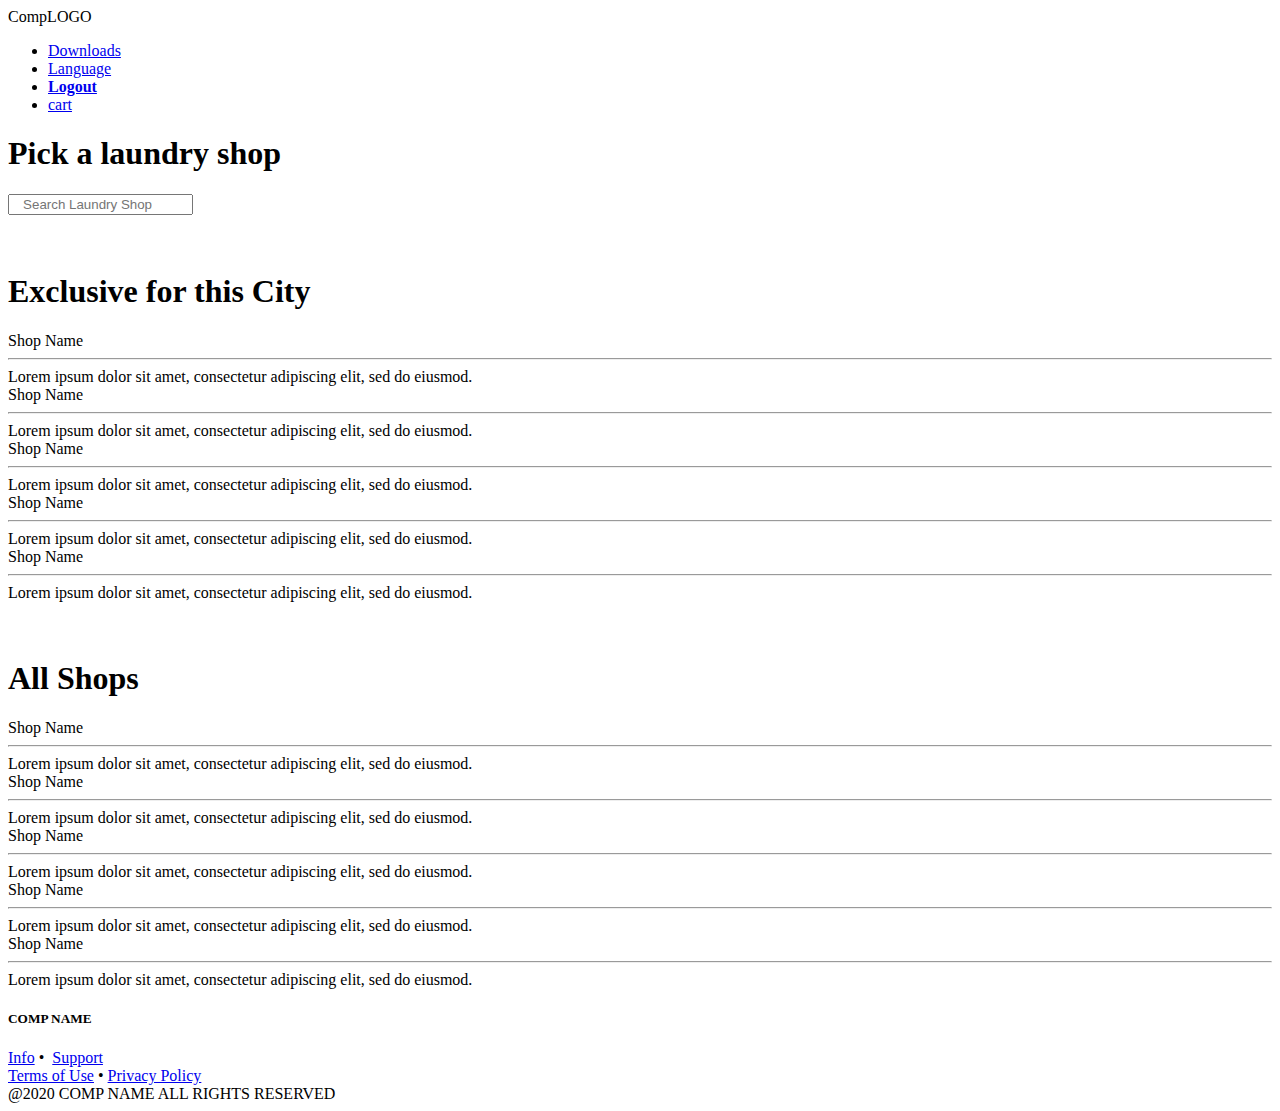
==== laundryshop.html @ 7fe5da9a "Add files via upload" ====
<!DOCTYPE html>
<html>

<head>
	<meta property="og:title" content="" />
	<meta property="og:description" content="" />
	<meta property="og:image" content="" />
	<meta name="viewport" content="width=device-width, initial-scale=1">
	<title></title>
	<link rel="stylesheet" href="shop.css" type="text/css">
	<link rel="icon" href="favicon.ico">
</head>


<body>
	<header>
		<div class="logo">CompLOGO</div>
		<nav>
			<ul class="navigation">
				<li><a href="#">Downloads</a></li>
				<li><a href="#">Language</a></li>
				<li><a href="#"><b>Logout</b></a></li>
          <li><a href="#">cart</a></li>
        </ul>
      </nav>    
    </header>
    

    <div class="mainrow1">
      <div class="pick_search">
         <h1 id="pick">
           Pick a laundry shop
         </h1>
         <input type="text" placeholder="   Search Laundry Shop">
         <h1 class="city">
         <br>Exclusive for this City
         </h1>
      </div>
      <div class="exclusive_shops">
        <div class="shop">
          <div class="image"></div>
          <div class="shop_name">Shop Name
          </div><hr>
          <div class="shop_description">Lorem ipsum dolor sit amet, consectetur adipiscing elit, sed do eiusmod.
          </div>
        </div>
        <div class="shop">
          <div class="image"></div>
          <div class="shop_name">Shop Name
          </div><hr>
          <div class="shop_description">Lorem ipsum dolor sit amet, consectetur adipiscing elit, sed do eiusmod.
          </div>
        </div>
        <div class="shop">
          <div class="image"></div>
          <div class="shop_name">Shop Name
          </div><hr>
          <div class="shop_description">Lorem ipsum dolor sit amet, consectetur adipiscing elit, sed do eiusmod.
          </div>
        </div>
        <div class="shop">
          <div class="image"></div>
          <div class="shop_name">Shop Name
          </div><hr>
          <div class="shop_description">Lorem ipsum dolor sit amet, consectetur adipiscing elit, sed do eiusmod.
          </div>
        </div>
        <div class="shop">
          <div class="image"></div>
          <div class="shop_name">Shop Name
          </div><hr>
          <div class="shop_description">Lorem ipsum dolor sit amet, consectetur adipiscing elit, sed do eiusmod.
          </div>
        
        </div>
      
      </div>
      
    
    </div>
    
    



    <div class="mainrow2">
      <div class="all_shop">
        <h1 id="city">
          <br>All Shops
        </h1>
      </div>
      <div class="exclusive_shops">
        <div class="shop">
          <div class="image"></div>
          <div class="shop_name">Shop Name
          </div><hr>
          <div class="shop_description">Lorem ipsum dolor sit amet, consectetur adipiscing elit, sed do eiusmod.
          </div>
        </div>
        <div class="shop">
          <div class="image"></div>
          <div class="shop_name">Shop Name
          </div><hr>
          <div class="shop_description">Lorem ipsum dolor sit amet, consectetur adipiscing elit, sed do eiusmod.
          </div>
        </div>
        <div class="shop">
          <div class="image"></div>
          <div class="shop_name">Shop Name
          </div><hr>
          <div class="shop_description">Lorem ipsum dolor sit amet, consectetur adipiscing elit, sed do eiusmod.
          </div>
        </div>
        <div class="shop">
          <div class="image"></div>
          <div class="shop_name">Shop Name
          </div><hr>
          <div class="shop_description">Lorem ipsum dolor sit amet, consectetur adipiscing elit, sed do eiusmod.
          </div>
        </div>
        <div class="shop">
          <div class="image"></div>
          <div class="shop_name">Shop Name
          </div><hr>
          <div class="shop_description">Lorem ipsum dolor sit amet, consectetur adipiscing elit, sed do eiusmod.
          </div>
        </div>
      
      </div>
    
    </div>


    




    
  </body>


  <footer>
    <div class="footmain">
      <h5 id="foot_logo">COMP NAME</h5>
      <a href="#">Info</a>&nbsp•&nbsp
      <a href="#">Support</a><br>
      <a href="#">Terms of Use</a>&nbsp•&nbsp<a href="#">Privacy Policy</a>
      <div class="reserve">@2020 COMP NAME ALL RIGHTS RESERVED</div>
    </div>
    
  </footer>
</html>
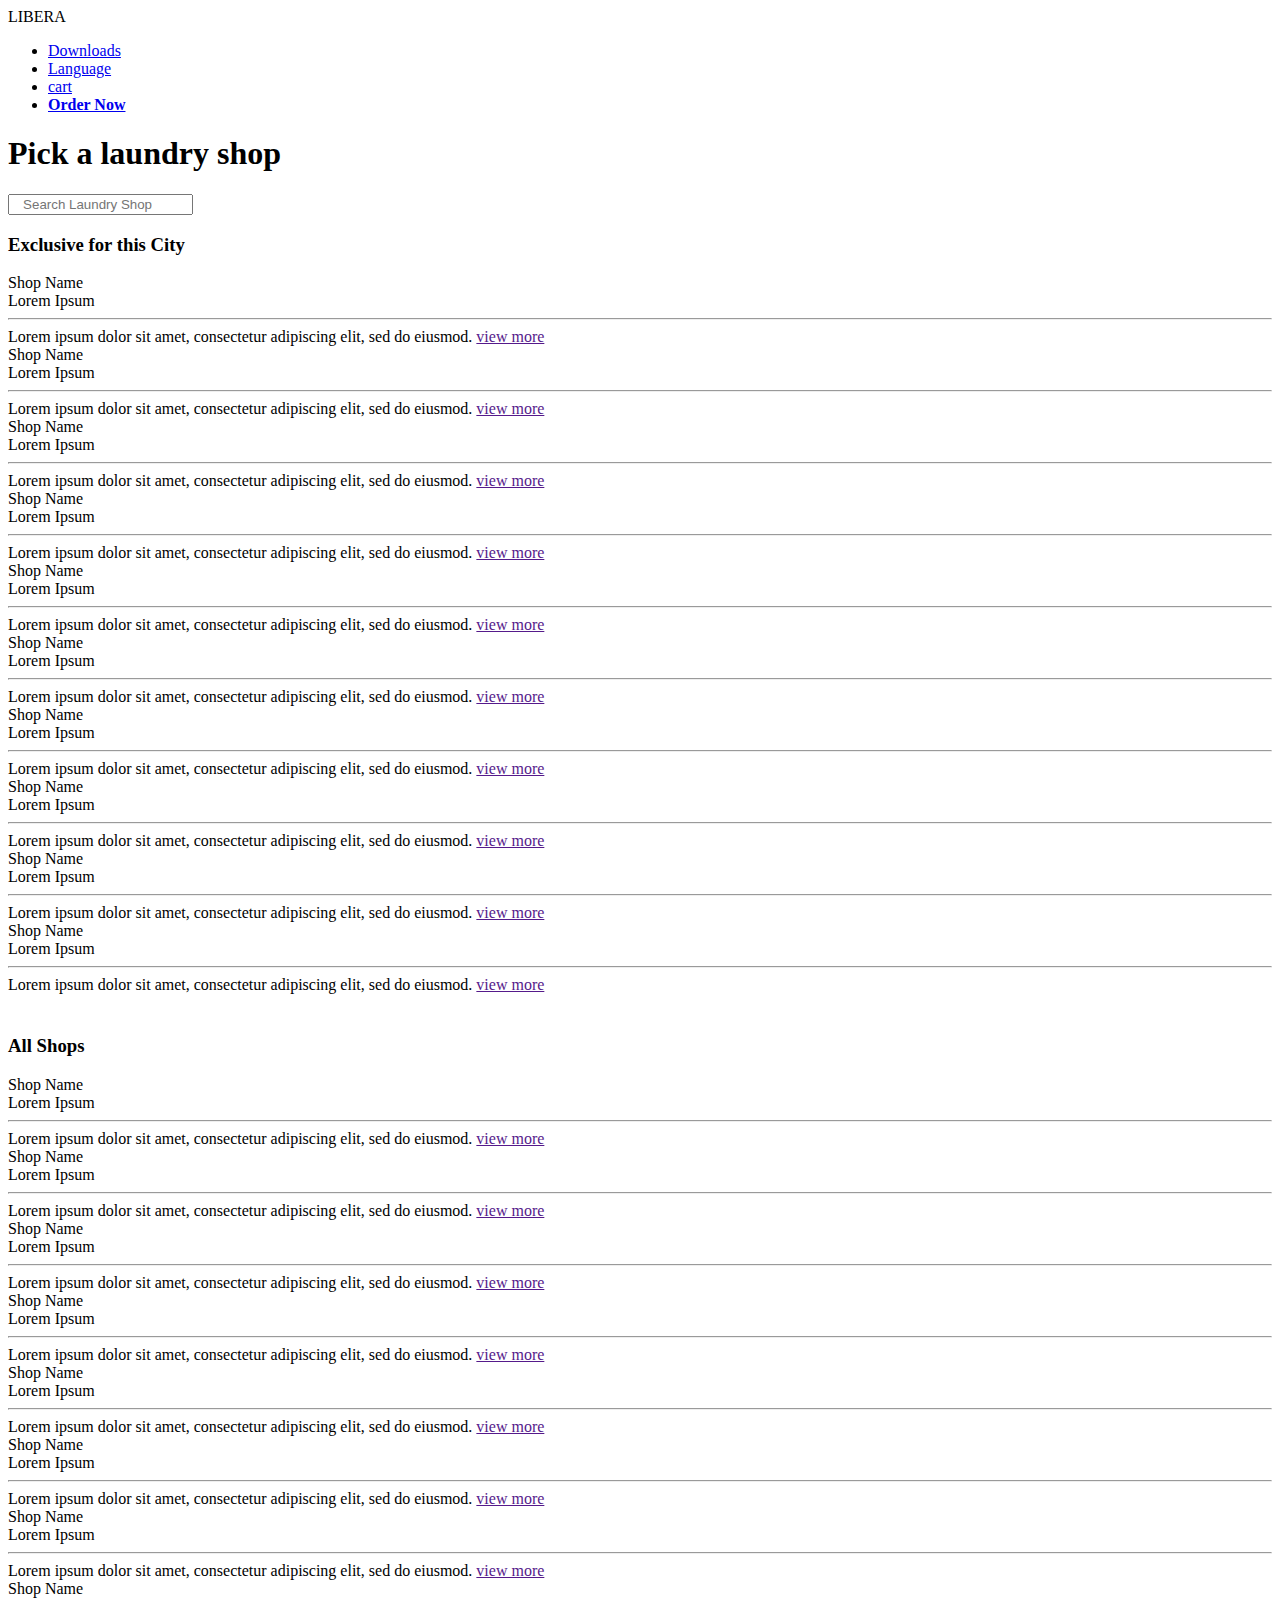
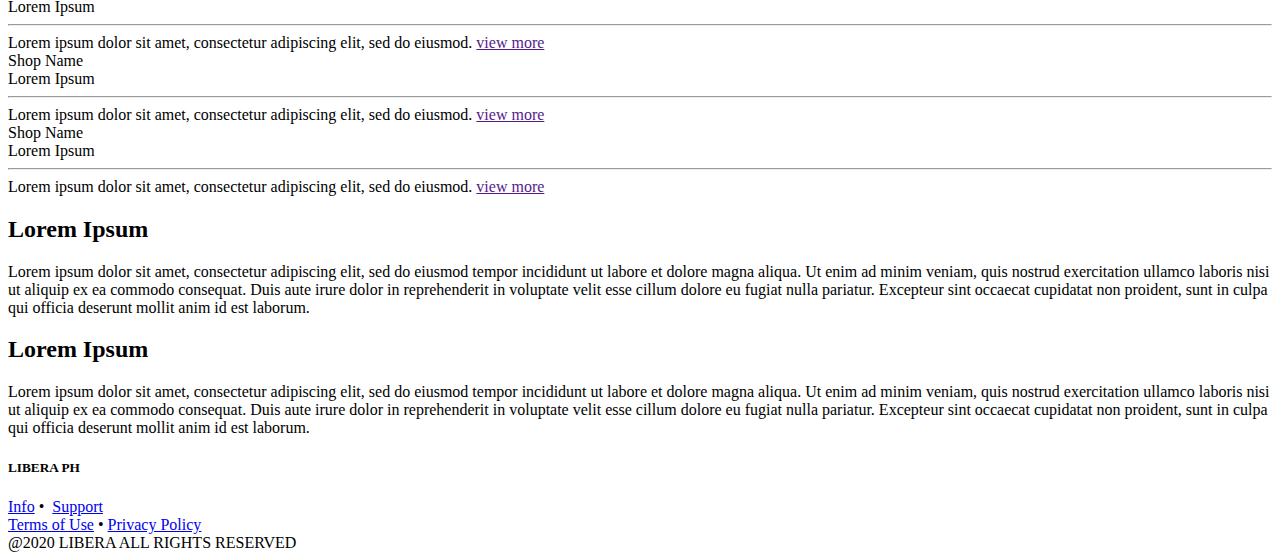
==== commit 6b2030fe: "Update laundryshop.html" ====
--- a/laundryshop.html
+++ b/laundryshop.html
@@ -1,153 +1,389 @@
-<!DOCTYPE html>
-<html>
-
-<head>
-	<meta property="og:title" content="" />
-	<meta property="og:description" content="" />
-	<meta property="og:image" content="" />
-	<meta name="viewport" content="width=device-width, initial-scale=1">
-	<title></title>
-	<link rel="stylesheet" href="shop.css" type="text/css">
-	<link rel="icon" href="favicon.ico">
-</head>
-
-
-<body>
-	<header>
-		<div class="logo">CompLOGO</div>
-		<nav>
-			<ul class="navigation">
-				<li><a href="#">Downloads</a></li>
-				<li><a href="#">Language</a></li>
-				<li><a href="#"><b>Logout</b></a></li>
-          <li><a href="#">cart</a></li>
-        </ul>
-      </nav>    
-    </header>
-    
-
-    <div class="mainrow1">
-      <div class="pick_search">
-         <h1 id="pick">
-           Pick a laundry shop
-         </h1>
-         <input type="text" placeholder="   Search Laundry Shop">
-         <h1 class="city">
-         <br>Exclusive for this City
-         </h1>
-      </div>
-      <div class="exclusive_shops">
-        <div class="shop">
-          <div class="image"></div>
-          <div class="shop_name">Shop Name
-          </div><hr>
-          <div class="shop_description">Lorem ipsum dolor sit amet, consectetur adipiscing elit, sed do eiusmod.
-          </div>
-        </div>
-        <div class="shop">
-          <div class="image"></div>
-          <div class="shop_name">Shop Name
-          </div><hr>
-          <div class="shop_description">Lorem ipsum dolor sit amet, consectetur adipiscing elit, sed do eiusmod.
-          </div>
-        </div>
-        <div class="shop">
-          <div class="image"></div>
-          <div class="shop_name">Shop Name
-          </div><hr>
-          <div class="shop_description">Lorem ipsum dolor sit amet, consectetur adipiscing elit, sed do eiusmod.
-          </div>
-        </div>
-        <div class="shop">
-          <div class="image"></div>
-          <div class="shop_name">Shop Name
-          </div><hr>
-          <div class="shop_description">Lorem ipsum dolor sit amet, consectetur adipiscing elit, sed do eiusmod.
-          </div>
-        </div>
-        <div class="shop">
-          <div class="image"></div>
-          <div class="shop_name">Shop Name
-          </div><hr>
-          <div class="shop_description">Lorem ipsum dolor sit amet, consectetur adipiscing elit, sed do eiusmod.
-          </div>
-        
-        </div>
-      
-      </div>
-      
-    
-    </div>
-    
-    
-
-
-
-    <div class="mainrow2">
-      <div class="all_shop">
-        <h1 id="city">
-          <br>All Shops
-        </h1>
-      </div>
-      <div class="exclusive_shops">
-        <div class="shop">
-          <div class="image"></div>
-          <div class="shop_name">Shop Name
-          </div><hr>
-          <div class="shop_description">Lorem ipsum dolor sit amet, consectetur adipiscing elit, sed do eiusmod.
-          </div>
-        </div>
-        <div class="shop">
-          <div class="image"></div>
-          <div class="shop_name">Shop Name
-          </div><hr>
-          <div class="shop_description">Lorem ipsum dolor sit amet, consectetur adipiscing elit, sed do eiusmod.
-          </div>
-        </div>
-        <div class="shop">
-          <div class="image"></div>
-          <div class="shop_name">Shop Name
-          </div><hr>
-          <div class="shop_description">Lorem ipsum dolor sit amet, consectetur adipiscing elit, sed do eiusmod.
-          </div>
-        </div>
-        <div class="shop">
-          <div class="image"></div>
-          <div class="shop_name">Shop Name
-          </div><hr>
-          <div class="shop_description">Lorem ipsum dolor sit amet, consectetur adipiscing elit, sed do eiusmod.
-          </div>
-        </div>
-        <div class="shop">
-          <div class="image"></div>
-          <div class="shop_name">Shop Name
-          </div><hr>
-          <div class="shop_description">Lorem ipsum dolor sit amet, consectetur adipiscing elit, sed do eiusmod.
-          </div>
-        </div>
-      
-      </div>
-    
-    </div>
-
-
-    
-
-
-
-
-    
-  </body>
-
-
-  <footer>
-    <div class="footmain">
-      <h5 id="foot_logo">COMP NAME</h5>
-      <a href="#">Info</a>&nbsp•&nbsp
-      <a href="#">Support</a><br>
-      <a href="#">Terms of Use</a>&nbsp•&nbsp<a href="#">Privacy Policy</a>
-      <div class="reserve">@2020 COMP NAME ALL RIGHTS RESERVED</div>
-    </div>
-    
-  </footer>
-</html>+<!DOCTYPE html>
+<html>
+
+  <head>
+    <meta property="og:title" content="Libera PH" />
+    <meta property="og:description" content="" />
+    <meta property="og:image" content="" />
+    <meta name="viewport" content="width=device-width, initial-scale=1">
+    <title>Libera PH</title>
+    <link rel="stylesheet" href="shop.css" type="text/css">
+    <link rel="icon" href="favicon.ico">
+  </head>
+
+
+  <body>
+    <header>
+      <div class="logo">LIBERA</div>
+      <nav>
+        <ul class="navigation">
+          <li><a href="indexWithPHP.php">Downloads</a></li>
+          <li><a href="#">Language</a></li>
+          <li><a href="#">cart</a></li>
+          <li><a href="#"><b>Order Now</b></a></li>
+        </ul>
+      </nav>
+    </header>
+
+
+    <div class="mainrow1">
+      <div class="pick_search">
+        <h1 id="pick">
+          Pick a laundry shop
+        </h1>
+        <input type="text" placeholder="   Search Laundry Shop">
+        <h3 class="shop_category">
+          Exclusive for this City
+        </h3>
+      </div>
+      <div class="exclusive_shops">
+        <div class="shop">
+          <div class="image"></div>
+          <div class="shop_name">Shop Name
+            <div class="subhead">
+              Lorem Ipsum
+            </div>
+          </div>
+
+          <hr>
+          <div class="shop_description">Lorem ipsum dolor sit amet, consectetur adipiscing elit, sed do eiusmod.
+            <a href="" class="more">
+              view more
+            </a>
+          </div>
+
+        </div>
+        <div class="shop">
+          <div class="image"></div>
+          <div class="shop_name">Shop Name
+            <div class="subhead">
+              Lorem Ipsum
+            </div>
+          </div>
+          <hr>
+          <div class="shop_description">Lorem ipsum dolor sit amet, consectetur adipiscing elit, sed do eiusmod.
+            <a href="" class="more">
+              view more
+            </a>
+          </div>
+        </div>
+        <div class="shop">
+          <div class="image"></div>
+          <div class="shop_name">Shop Name
+            <div class="subhead">
+              Lorem Ipsum
+            </div>
+          </div>
+          <hr>
+          <div class="shop_description">Lorem ipsum dolor sit amet, consectetur adipiscing elit, sed do eiusmod.
+            <a href="" class="more">
+              view more
+            </a>
+          </div>
+        </div>
+        <div class="shop">
+          <div class="image"></div>
+          <div class="shop_name">Shop Name
+            <div class="subhead">
+              Lorem Ipsum
+            </div>
+          </div>
+          <hr>
+          <div class="shop_description">Lorem ipsum dolor sit amet, consectetur adipiscing elit, sed do eiusmod.
+            <a href="" class="more">
+              view more
+            </a>
+          </div>
+        </div>
+        <div class="shop">
+          <div class="image"></div>
+          <div class="shop_name">Shop Name
+            <div class="subhead">
+              Lorem Ipsum
+            </div>
+          </div>
+          <hr>
+          <div class="shop_description">Lorem ipsum dolor sit amet, consectetur adipiscing elit, sed do eiusmod.
+            <a href="" class="more">
+              view more
+            </a>
+          </div>
+
+        </div>
+        <div class="shop">
+          <div class="image"></div>
+          <div class="shop_name">Shop Name
+            <div class="subhead">
+              Lorem Ipsum
+            </div>
+          </div>
+          <hr>
+          <div class="shop_description">Lorem ipsum dolor sit amet, consectetur adipiscing elit, sed do eiusmod.
+            <a href="" class="more">
+              view more
+            </a>
+          </div>
+
+        </div>
+        <div class="shop">
+          <div class="image"></div>
+          <div class="shop_name">Shop Name
+            <div class="subhead">
+              Lorem Ipsum
+            </div>
+          </div>
+          <hr>
+          <div class="shop_description">Lorem ipsum dolor sit amet, consectetur adipiscing elit, sed do eiusmod.
+            <a href="" class="more">
+              view more
+            </a>
+          </div>
+
+        </div>
+        <div class="shop">
+          <div class="image"></div>
+          <div class="shop_name">Shop Name
+            <div class="subhead">
+              Lorem Ipsum
+            </div>
+          </div>
+          <hr>
+          <div class="shop_description">Lorem ipsum dolor sit amet, consectetur adipiscing elit, sed do eiusmod.
+            <a href="" class="more">
+              view more
+            </a>
+          </div>
+
+        </div>
+        <div class="shop">
+          <div class="image"></div>
+          <div class="shop_name">Shop Name
+            <div class="subhead">
+              Lorem Ipsum
+            </div>
+          </div>
+          <hr>
+          <div class="shop_description">Lorem ipsum dolor sit amet, consectetur adipiscing elit, sed do eiusmod.
+            <a href="" class="more">
+              view more
+            </a>
+          </div>
+
+        </div>
+        <div class="shop">
+          <div class="image"></div>
+          <div class="shop_name">Shop Name
+            <div class="subhead">
+              Lorem Ipsum
+            </div>
+          </div>
+          <hr>
+          <div class="shop_description">Lorem ipsum dolor sit amet, consectetur adipiscing elit, sed do eiusmod.
+            <a href="" class="more">
+              view more
+            </a>
+          </div>
+
+        </div>
+
+
+      </div>
+
+
+    </div>
+
+
+
+
+
+    <div class="mainrow2">
+      <div class="all_shop">
+        <h3 class="shop_category">
+          <br>All Shops
+        </h3>
+      </div>
+      <div class="exclusive_shops">
+        <div class="shop">
+          <div class="image"></div>
+          <div class="shop_name">Shop Name
+            <div class="subhead">
+              Lorem Ipsum
+            </div>
+          </div>
+          <hr>
+          <div class="shop_description">Lorem ipsum dolor sit amet, consectetur adipiscing elit, sed do eiusmod.
+            <a href="" class="more">
+              view more
+            </a>
+          </div>
+        </div>
+        <div class="shop">
+          <div class="image"></div>
+          <div class="shop_name">Shop Name
+            <div class="subhead">
+              Lorem Ipsum
+            </div>
+          </div>
+          <hr>
+          <div class="shop_description">Lorem ipsum dolor sit amet, consectetur adipiscing elit, sed do eiusmod.
+            <a href="" class="more">
+              view more
+            </a>
+          </div>
+        </div>
+        <div class="shop">
+          <div class="image"></div>
+          <div class="shop_name">Shop Name
+            <div class="subhead">
+              Lorem Ipsum
+            </div>
+          </div>
+          <hr>
+          <div class="shop_description">Lorem ipsum dolor sit amet, consectetur adipiscing elit, sed do eiusmod.
+            <a href="" class="more">
+              view more
+            </a>
+          </div>
+        </div>
+        <div class="shop">
+          <div class="image"></div>
+          <div class="shop_name">Shop Name
+            <div class="subhead">
+              Lorem Ipsum
+            </div>
+          </div>
+          <hr>
+          <div class="shop_description">Lorem ipsum dolor sit amet, consectetur adipiscing elit, sed do eiusmod.
+            <a href="" class="more">
+              view more
+            </a>
+          </div>
+        </div>
+        <div class="shop">
+          <div class="image"></div>
+          <div class="shop_name">Shop Name
+            <div class="subhead">
+              Lorem Ipsum
+            </div>
+          </div>
+          <hr>
+          <div class="shop_description">Lorem ipsum dolor sit amet, consectetur adipiscing elit, sed do eiusmod.
+            <a href="" class="more">
+              view more
+            </a>
+          </div>
+        </div>
+        <div class="shop">
+          <div class="image"></div>
+          <div class="shop_name">Shop Name
+            <div class="subhead">
+              Lorem Ipsum
+            </div>
+          </div>
+          <hr>
+          <div class="shop_description">Lorem ipsum dolor sit amet, consectetur adipiscing elit, sed do eiusmod.
+            <a href="" class="more">
+              view more
+            </a>
+          </div>
+        </div>
+        <div class="shop">
+          <div class="image"></div>
+          <div class="shop_name">Shop Name
+            <div class="subhead">
+              Lorem Ipsum
+            </div>
+          </div>
+          <hr>
+          <div class="shop_description">Lorem ipsum dolor sit amet, consectetur adipiscing elit, sed do eiusmod.
+            <a href="" class="more">
+              view more
+            </a>
+          </div>
+        </div>
+        <div class="shop">
+          <div class="image"></div>
+          <div class="shop_name">Shop Name
+            <div class="subhead">
+              Lorem Ipsum
+            </div>
+          </div>
+          <hr>
+          <div class="shop_description">Lorem ipsum dolor sit amet, consectetur adipiscing elit, sed do eiusmod.
+            <a href="" class="more">
+              view more
+            </a>
+          </div>
+        </div>
+        <div class="shop">
+          <div class="image"></div>
+          <div class="shop_name">Shop Name
+            <div class="subhead">
+              Lorem Ipsum
+            </div>
+          </div>
+          <hr>
+          <div class="shop_description">Lorem ipsum dolor sit amet, consectetur adipiscing elit, sed do eiusmod.
+            <a href="" class="more">
+              view more
+            </a>
+          </div>
+        </div>
+        <div class="shop">
+          <div class="image"></div>
+          <div class="shop_name">Shop Name
+            <div class="subhead">
+              Lorem Ipsum
+            </div>
+          </div>
+          <hr>
+          <div class="shop_description">Lorem ipsum dolor sit amet, consectetur adipiscing elit, sed do eiusmod.
+            <a href="" class="more">
+              view more
+            </a>
+          </div>
+        </div>
+
+      </div>
+
+
+    </div>
+    <div class="paragraph">
+      <div class="sub_par">
+        <p>
+          <h2>
+            Lorem Ipsum
+          </h2>
+          Lorem ipsum dolor sit amet, consectetur adipiscing elit, sed do eiusmod tempor incididunt ut labore et dolore magna aliqua. Ut enim ad minim veniam, quis nostrud exercitation ullamco laboris nisi ut aliquip ex ea commodo consequat. Duis aute irure dolor in reprehenderit in voluptate velit esse cillum dolore eu fugiat nulla pariatur. Excepteur sint occaecat cupidatat non proident, sunt in culpa qui officia deserunt mollit anim id est laborum.
+        </p>
+      </div>
+      <div class="sub_par">
+        <h2>
+          Lorem Ipsum
+        </h2>
+        <p>
+          Lorem ipsum dolor sit amet, consectetur adipiscing elit, sed do eiusmod tempor incididunt ut labore et dolore magna aliqua. Ut enim ad minim veniam, quis nostrud exercitation ullamco laboris nisi ut aliquip ex ea commodo consequat. Duis aute irure dolor in reprehenderit in voluptate velit esse cillum dolore eu fugiat nulla pariatur. Excepteur sint occaecat cupidatat non proident, sunt in culpa qui officia deserunt mollit anim id est laborum.
+        </p>
+      </div>
+    </div>
+
+
+
+
+
+
+
+  </body>
+
+
+  <footer>
+    <div class="footmain">
+      <h5 id="foot_logo">LIBERA PH</h5>
+      <a href="#">Info</a>&nbsp•&nbsp
+      <a href="#">Support</a><br>
+      <a href="#">Terms of Use</a>&nbsp•&nbsp<a href="#">Privacy Policy</a>
+      <div class="reserve">@2020 LIBERA ALL RIGHTS RESERVED</div>
+    </div>
+  </footer>
+
+</html>
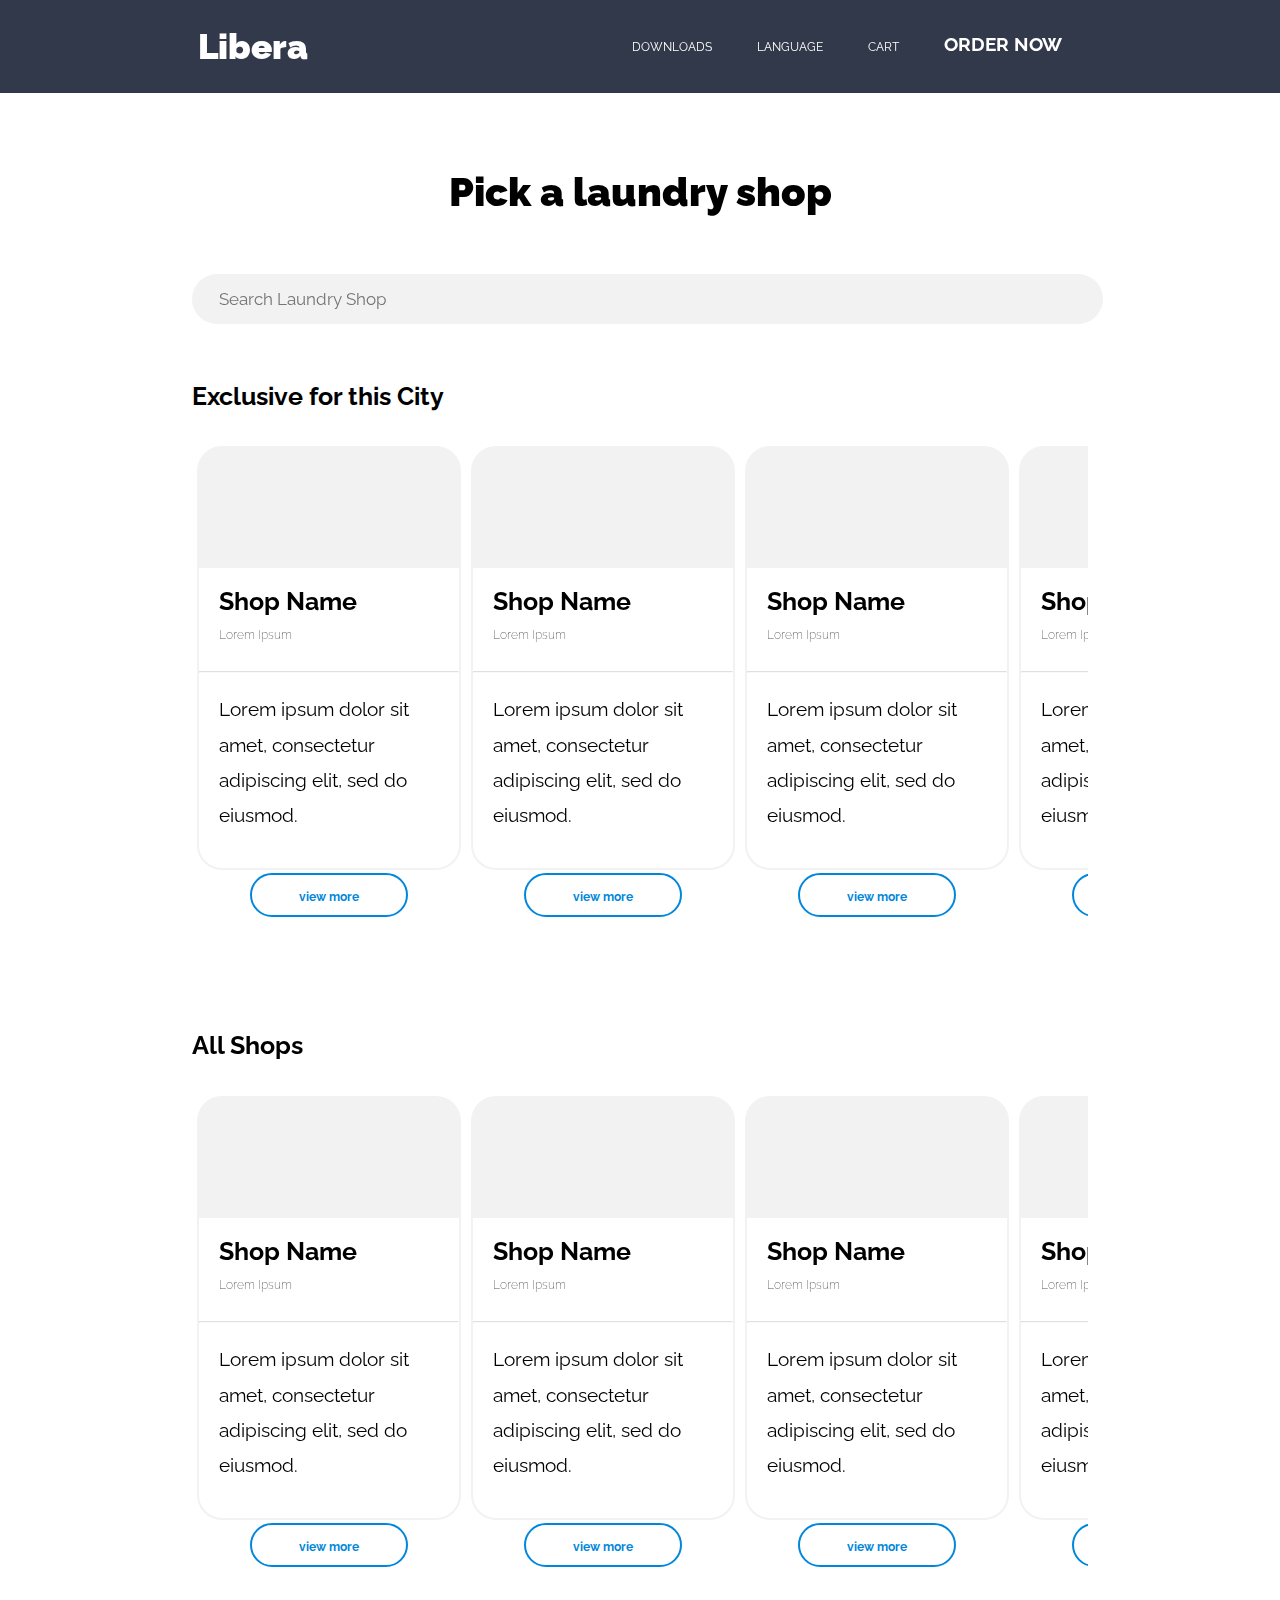
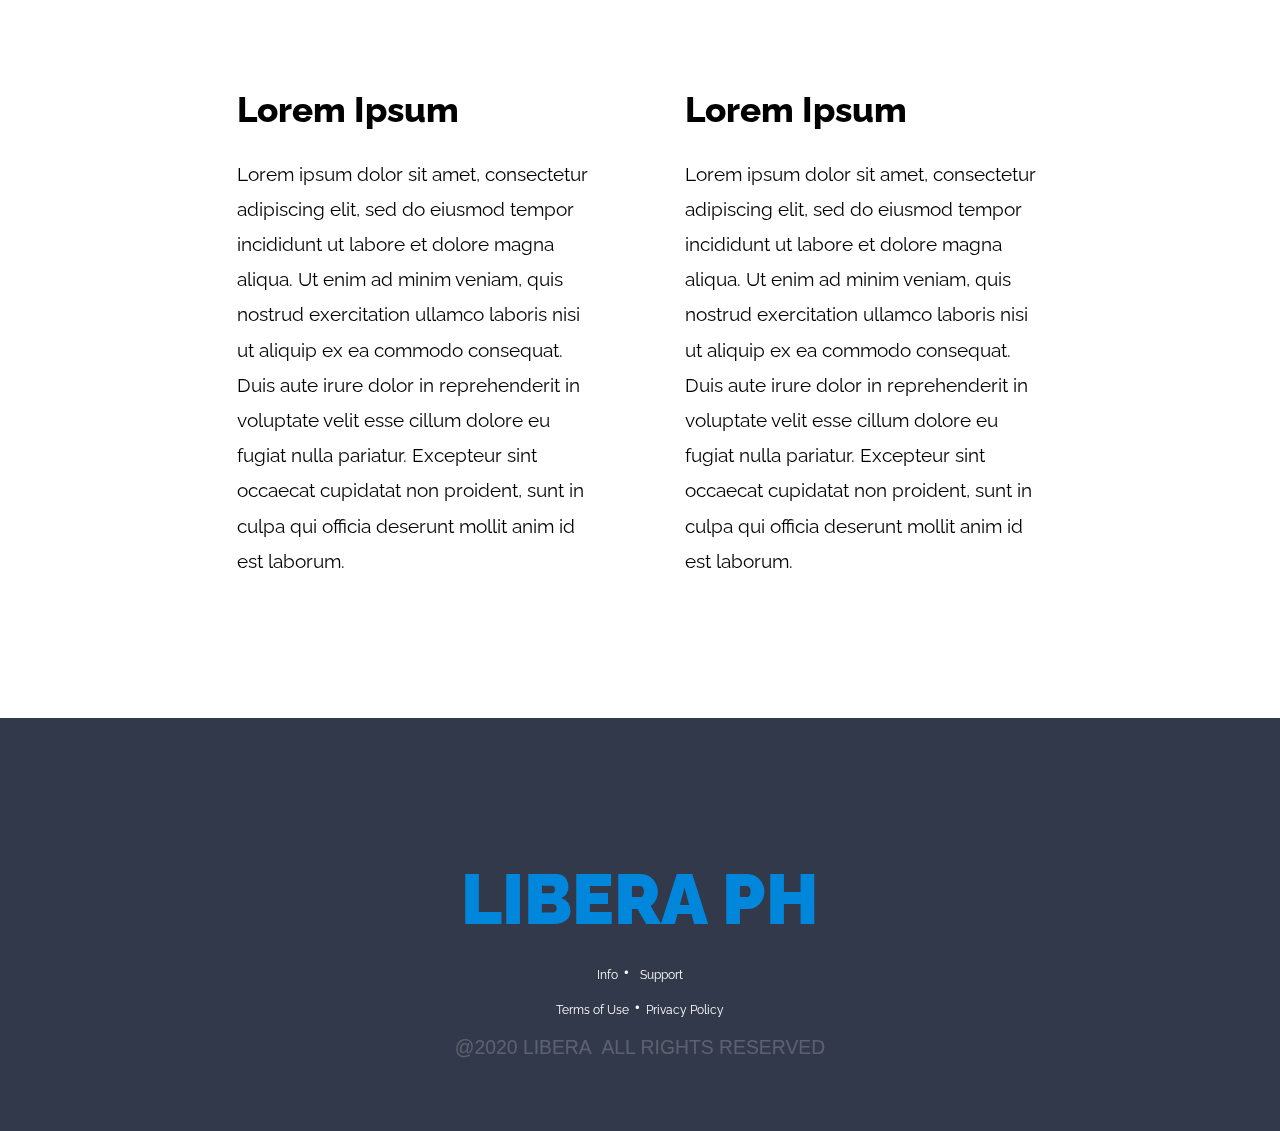
==== commit 405d1652: "Add files via upload" ====
--- a/laundryshop.html
+++ b/laundryshop.html
@@ -14,7 +14,7 @@
 
   <body>
     <header>
-      <div class="logo">LIBERA</div>
+      <div class="logo">Libera</div>
       <nav>
         <ul class="navigation">
           <li><a href="indexWithPHP.php">Downloads</a></li>
@@ -382,7 +382,7 @@
       <a href="#">Info</a>&nbsp•&nbsp
       <a href="#">Support</a><br>
       <a href="#">Terms of Use</a>&nbsp•&nbsp<a href="#">Privacy Policy</a>
-      <div class="reserve">@2020 LIBERA ALL RIGHTS RESERVED</div>
+      <div class="reserve">@2020 LIBERA&nbsp ALL RIGHTS RESERVED</div>
     </div>
   </footer>
 
--- a/shop.css
+++ b/shop.css
@@ -0,0 +1,276 @@
+@import url('https://fonts.googleapis.com/css2?family=Raleway:wght@400;600;700;800;900&display=swap');
+
+* {
+  font-family: 'Raleway', sans-serif;
+  font-size: 1.1rem;
+  line-height: 2rem;
+}
+
+html {
+    padding: 0;
+    margin: 0;
+    width: 100%;
+    height: 100%;
+  }
+
+body {
+  padding: 0;
+  margin: 0;
+  color: black;
+}
+
+hr {
+  opacity: 30%;
+}
+
+h2 {
+  font-weight: 800;
+  font-size: 2rem;
+}
+
+.mainrow1 {
+  height: 720px;
+  background-color: white;
+}
+
+.mainrow2 {
+  height: 600px;
+  margin-top: 100px;
+  background-color: white;
+}
+
+
+.pick_search {
+  background-color: white;
+  display: flex;
+  height: 200px;
+  margin: 50px 15% 15px 15%;
+  padding: 50px 0 35px 0;
+  flex-direction: column;
+  justify-content: center;
+}
+
+.all_shop {
+  background-color: white;
+  height: 100px;
+  padding: 0px 0 30px 0;
+  margin: 0px 15% 0 15%;
+}
+
+.shop_category {
+  background-color: white;
+  padding: 30px 0 0 0;
+}
+
+#pick {
+  background-color: white;
+  padding-bottom: 30px;
+  font-size: 2rem;
+  font-family: 'Raleway', sans-serif;
+  font-weight: 900;
+  text-align: center;
+}
+
+h3 {
+  font-size: 25px;
+
+}
+
+input[type=text] {
+  float: right;
+  padding: 15px;
+  height: 40px;
+  width: 98.3%;
+  border: none;
+  border-radius: 40px;
+  margin: 8px 16px 0 0;
+  background-color: #F2F2F2;
+  font-size: 17px;
+}
+
+.exclusive_shops {
+  background-color: white;
+  display: flex;
+  height: 480px;
+  margin: 0 15%;
+  overflow-x: auto;
+  overflow-y: hidden;
+  justify-content: space-between;
+
+}
+
+.subhead {
+  position: relative;
+  top: 7px;
+  font-size: 12px;
+  font-weight: 200;
+  opacity: 70%;
+}
+
+.image {
+  background-color: #F2F2F2;
+  height: 120px;
+  width: 260px;
+  border-radius: 20px 20px 0px 0px;
+
+}
+
+.shop {
+  background-color: white;
+  height: 420px;
+  width: 260px;
+  margin: 3px 5px 0px 5px;
+  border-radius: 25px;
+  border: 2px solid #F2F2F2;
+
+}
+
+
+.shop_name {
+  font-weight: 700;
+  font-size: 1.4rem;
+  text-align: left;
+  margin: 15px 0px 15px 10px;
+  line-height: 1rem;
+  padding: 10px;
+}
+
+.shop_description {
+
+  padding: 10px 20px 20px 20px;
+  display: flex;
+  flex-direction: column;
+  align-items: center;
+}
+
+.more {
+  border: 2px solid #0087DB;
+  background-color: white;
+  color: #0087DB;
+  font-weight: bold;
+  height: 25px;
+  width: 70%;
+  margin: 10px 0 5px 0;
+  text-align: center;
+  position: relative;
+  top: 30px;
+  border-radius: 40px;
+  transition-duration: .2s;
+}
+
+.more:hover {
+  background-color: #0087DB;
+  color: white;
+}
+
+.more {
+  border: 2px solid #0087DB;
+  color: #0087DB;
+  font-weight: bold;
+  height: 25px;
+  width: 70%;
+  padding-top: 5px;
+  padding-bottom: 10px;
+  text-align: center;
+  position: relative;
+  top: 30px;
+  border-radius: 40px;
+}
+
+#pick {
+  font-size: 40px;
+}
+
+::-webkit-scrollbar {
+  height: 6px;
+  width: 4px;
+}
+
+::-webkit-scrollbar-track {
+  background: #f2F2F2;
+  border-radius: 10px;
+}
+
+::-webkit-scrollbar-thumb {
+  background: #0087DB;
+  border-radius: 10px;
+}
+
+.paragraph {
+  background-color: white;
+  margin: 100px 15% 120px 15%;
+  display: flex;
+  justify-content: space-around;
+}
+
+.sub_par {
+  width: 40%;
+}
+
+
+
+
+
+
+header {
+  display: flex;
+  justify-content: space-between;
+  padding: 8px;
+  flex-direction: row;
+  background-color: #32394A;
+  align-items: center;
+}
+
+nav {
+  margin-right: 15%;
+}
+
+.logo {
+  font-weight: 900;
+  font-size: 2rem;
+  color: white;
+  margin-left: 15%;
+  display: flex;
+  flex-direction: column;
+  justify-content: center;
+}
+
+a {
+  font-size: 12px;
+  color: white;
+  text-decoration: none;
+  background-color: #32394A;
+}
+
+.navigation li {
+  display: inline-block;
+  padding: 0px 20px;
+  text-transform: uppercase;
+}
+
+footer {
+  background-color: #32394A;
+  padding: 5%;
+
+}
+
+.footmain {
+  line-height: 1.5rem;
+  color: white;
+  text-align: center;
+}
+
+.reserve {
+  color: white;
+  opacity: 20%;
+  font-family: arial;
+  line-height: 2.2rem;
+}
+
+#foot_logo {
+  font-size: 4rem;
+  font-weight: 900;
+  color: #0087DB;
+  margin: 100px 15% 40px 15%;
+  text-align: center;
+}
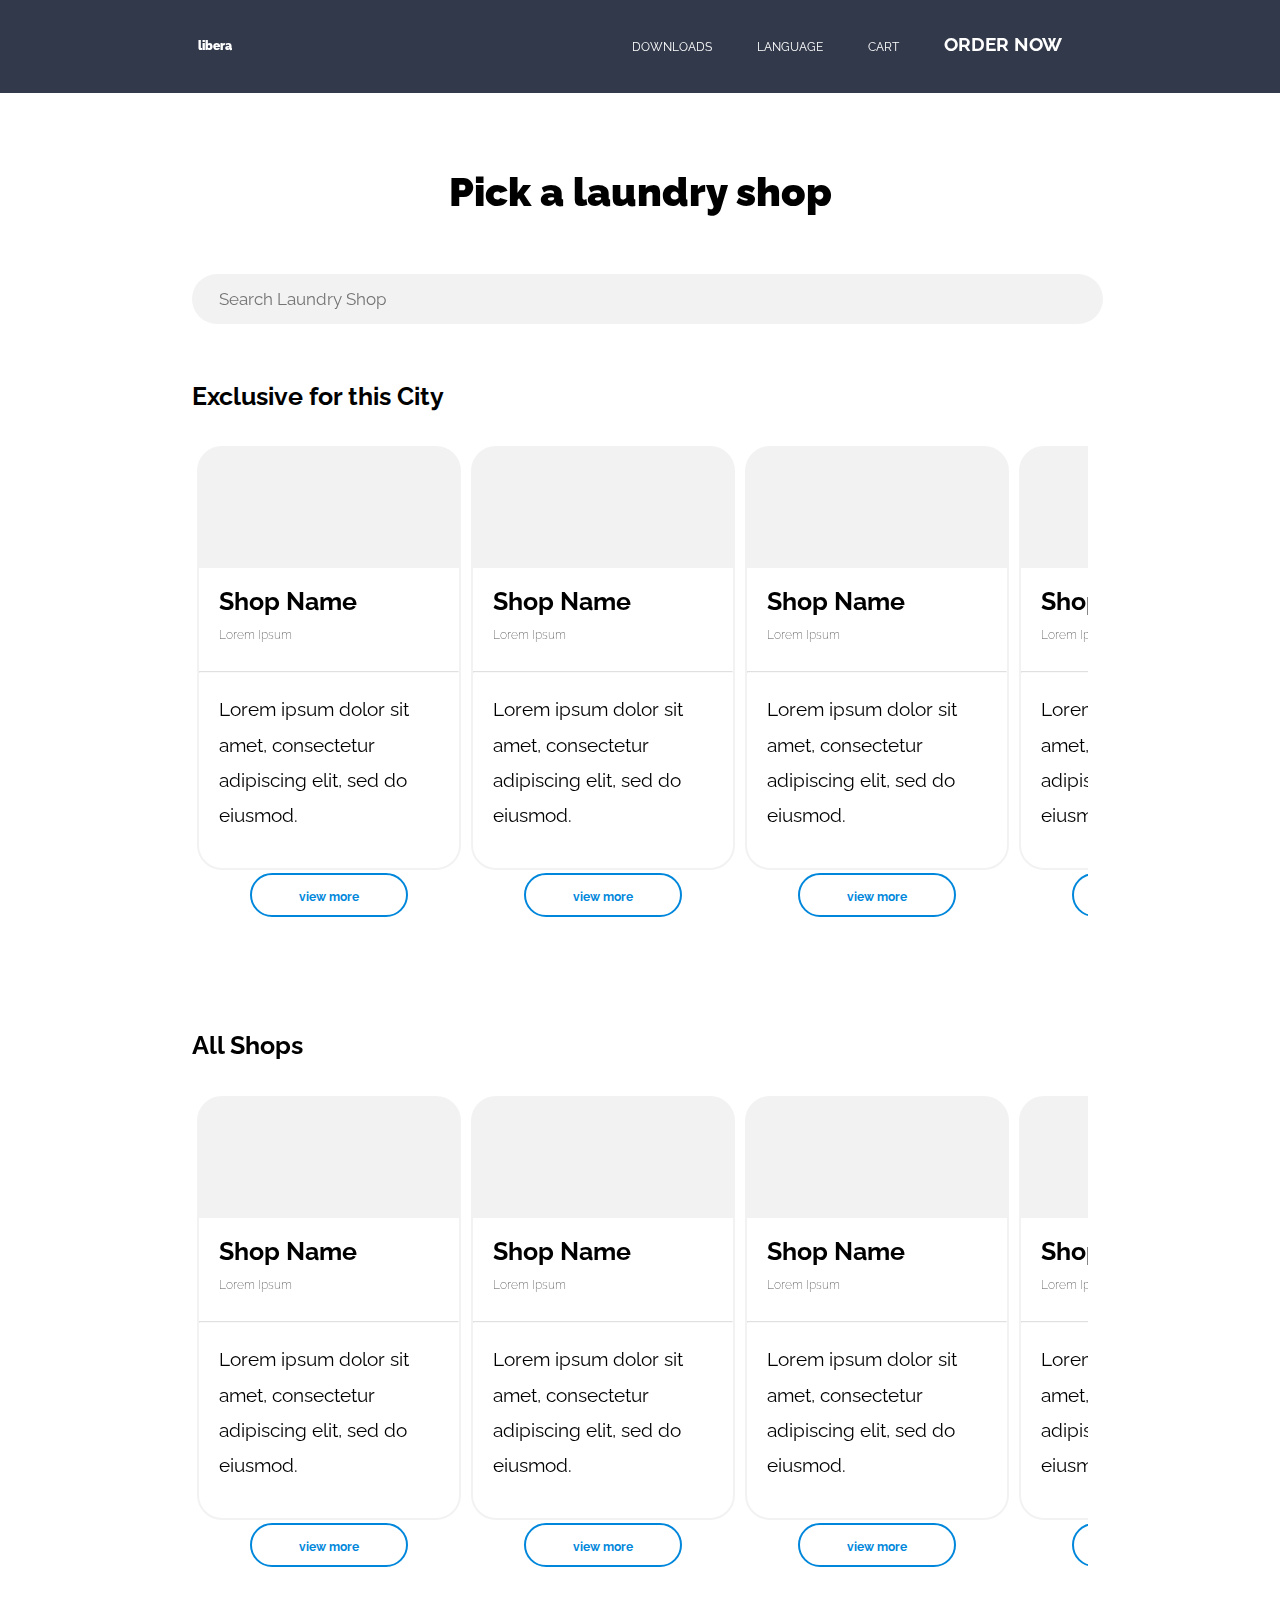
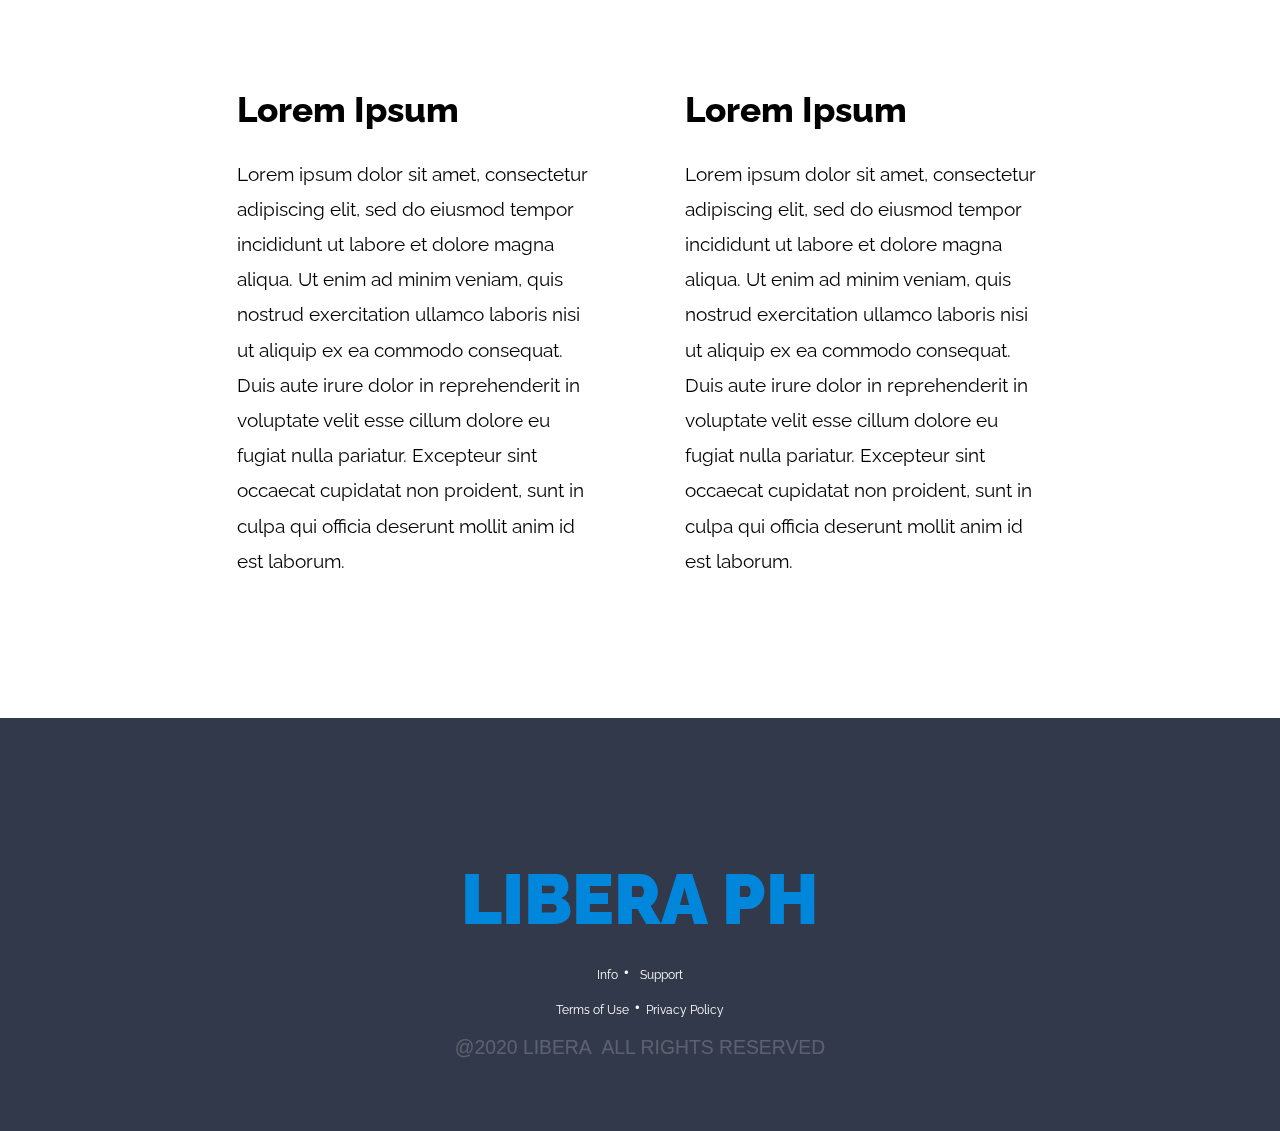
==== commit 91e51157: "Update laundryshop.html" ====
--- a/laundryshop.html
+++ b/laundryshop.html
@@ -2,11 +2,11 @@
 <html>
 
   <head>
-    <meta property="og:title" content="Libera PH" />
+    <meta property="og:title" content="libera" />
     <meta property="og:description" content="" />
     <meta property="og:image" content="" />
     <meta name="viewport" content="width=device-width, initial-scale=1">
-    <title>Libera PH</title>
+    <title>libera—shops</title>
     <link rel="stylesheet" href="shop.css" type="text/css">
     <link rel="icon" href="favicon.ico">
   </head>
@@ -14,7 +14,7 @@
 
   <body>
     <header>
-      <div class="logo">Libera</div>
+      <div class="logo"><a href="index.html">libera</a></div>
       <nav>
         <ul class="navigation">
           <li><a href="indexWithPHP.php">Downloads</a></li>
